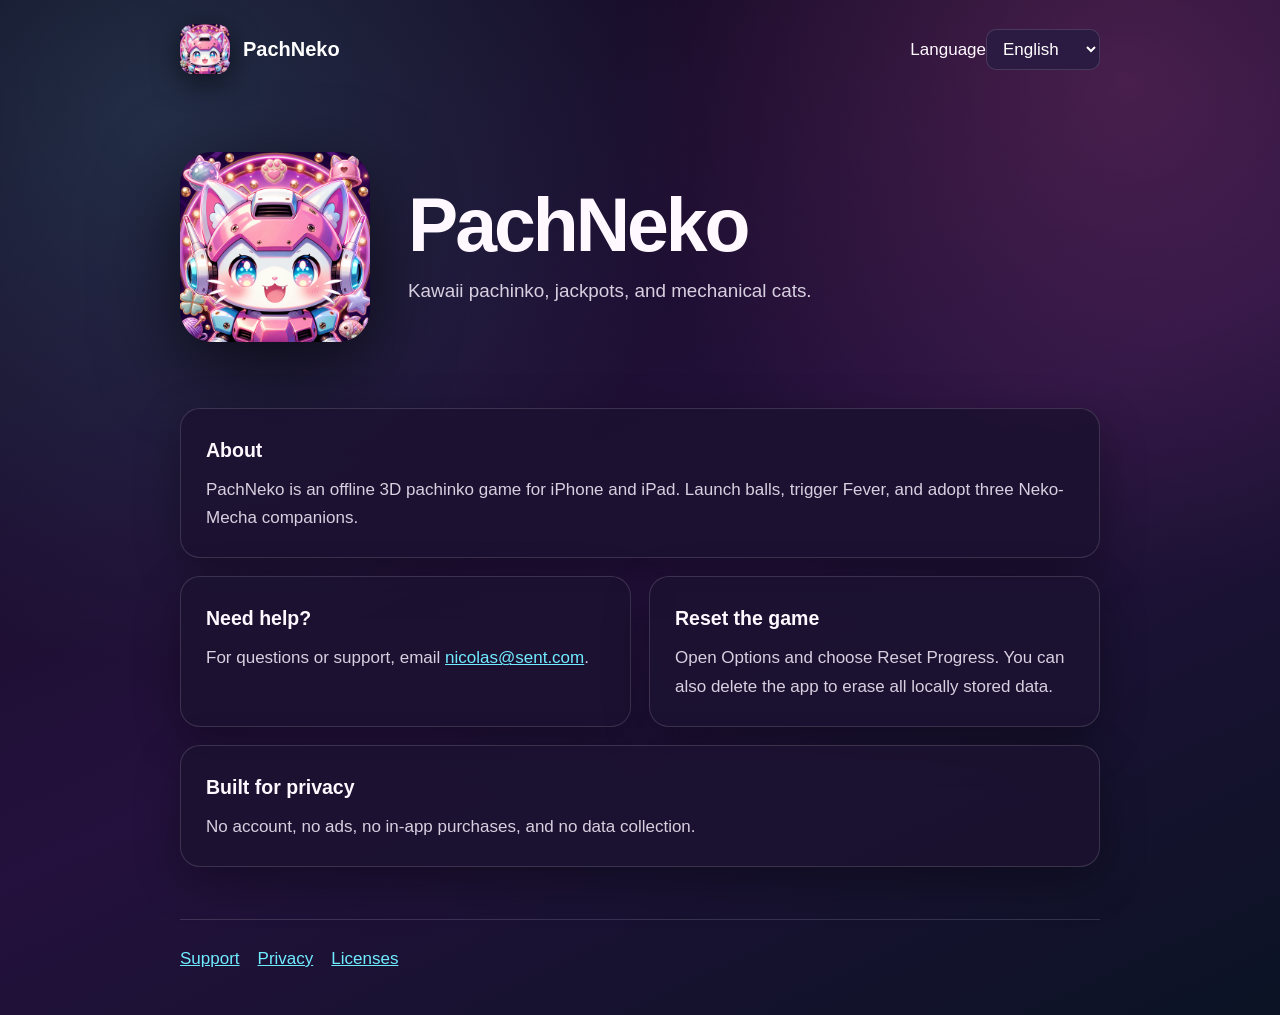
==== index.html @ dc420384 "Publish PachNeko support and privacy site" ====
<!doctype html>
<html lang="en">
<head>
  <meta charset="utf-8">
  <meta name="viewport" content="width=device-width, initial-scale=1">
  <meta name="description" content="Official support and information for PachNeko on iPhone and iPad.">
  <title>PachNeko — Support</title>
  <link rel="icon" href="icon.png">
  <link rel="stylesheet" href="styles.css">
  <script src="site.js" defer></script>
</head>
<body>
  <div class="shell">
    <header>
      <a class="brand" href="index.html" data-lang-link><img src="icon.png" alt=""><strong>PachNeko</strong></a>
      <label><span class="visually-hidden">Language</span><select id="language" aria-label="Language">
        <option value="fr">Français</option><option value="en">English</option><option value="ja">日本語</option>
        <option value="zh">简体中文</option><option value="es">Español</option><option value="it">Italiano</option><option value="de">Deutsch</option>
      </select></label>
    </header>
    <main>
      <section class="hero"><img src="icon.png" alt="PachNeko"><div><h1>PachNeko</h1><p class="lede" data-i18n="tagline">Kawaii pachinko, jackpots, and mechanical cats.</p></div></section>
      <section class="grid">
        <article class="card wide"><h2 data-i18n="aboutTitle">About</h2><p data-i18n="about"></p></article>
        <article class="card"><h2 data-i18n="helpTitle">Need help?</h2><p><span data-i18n="help"></span> <a href="mailto:nicolas@sent.com">nicolas@sent.com</a>.</p></article>
        <article class="card"><h2 data-i18n="resetTitle">Reset the game</h2><p data-i18n="reset"></p></article>
        <article class="card wide"><h2 data-i18n="offlineTitle">Built for privacy</h2><p data-i18n="offline"></p></article>
      </section>
    </main>
    <footer><nav><a href="index.html" data-lang-link data-i18n="support">Support</a><a href="privacy.html" data-lang-link data-i18n="privacy">Privacy</a><a href="licenses.html" data-lang-link data-i18n="licenses">Licenses</a></nav></footer>
  </div>
</body>
</html>
---- styles.css ----
:root {
  color-scheme: dark;
  --ink: #fff8ff;
  --muted: #d8cfe0;
  --pink: #ff67bd;
  --cyan: #70ecff;
  --panel: rgba(28, 18, 48, 0.88);
  --line: rgba(255, 255, 255, 0.14);
}

* { box-sizing: border-box; }

body {
  margin: 0;
  min-height: 100vh;
  color: var(--ink);
  background:
    radial-gradient(circle at 12% 12%, rgba(112, 236, 255, 0.16), transparent 34rem),
    radial-gradient(circle at 88% 8%, rgba(255, 103, 189, 0.19), transparent 32rem),
    linear-gradient(155deg, #10081d, #24113d 55%, #0b1324);
  font: 17px/1.65 -apple-system, BlinkMacSystemFont, "Segoe UI", sans-serif;
}

a { color: var(--cyan); }
a:hover { color: white; }

.shell { width: min(920px, calc(100% - 36px)); margin: 0 auto; }

header {
  display: flex;
  align-items: center;
  justify-content: space-between;
  gap: 20px;
  padding: 24px 0;
}

.brand { display: flex; align-items: center; gap: 13px; color: white; text-decoration: none; }
.brand img { width: 50px; height: 50px; border-radius: 13px; box-shadow: 0 8px 28px #0008; }
.brand strong { font-size: 1.25rem; }

select {
  color: white;
  background: #2b1a42;
  border: 1px solid var(--line);
  border-radius: 10px;
  padding: 9px 12px;
  font: inherit;
}

.hero {
  display: grid;
  grid-template-columns: 190px 1fr;
  align-items: center;
  gap: 38px;
  padding: 54px 0 42px;
}

.hero > img { width: 100%; border-radius: 32px; box-shadow: 0 24px 80px #000a; }
h1 { margin: 0 0 12px; font-size: clamp(2.4rem, 8vw, 4.7rem); line-height: 1; letter-spacing: -0.04em; }
.lede { margin: 0; color: var(--muted); font-size: 1.18rem; }

.grid { display: grid; grid-template-columns: repeat(2, minmax(0, 1fr)); gap: 18px; margin: 24px 0 52px; }
.card { padding: 25px; background: var(--panel); border: 1px solid var(--line); border-radius: 20px; box-shadow: 0 14px 46px #0005; }
.card h2 { margin: 0 0 10px; font-size: 1.22rem; }
.card p { margin: 0; color: var(--muted); }
.card.wide { grid-column: 1 / -1; }

.policy { padding: 24px 0 60px; }
.policy h1 { font-size: clamp(2.1rem, 6vw, 3.5rem); margin-bottom: 26px; }
.policy section { margin: 24px 0; padding: 22px 25px; background: var(--panel); border: 1px solid var(--line); border-radius: 18px; }
.policy h2 { margin-top: 0; }
.policy p, .policy li { color: var(--muted); }

footer { border-top: 1px solid var(--line); padding: 25px 0 42px; color: var(--muted); }
footer nav { display: flex; flex-wrap: wrap; gap: 18px; }

@media (max-width: 620px) {
  header { align-items: flex-start; }
  .hero { grid-template-columns: 95px 1fr; gap: 18px; padding-top: 34px; }
  .grid { grid-template-columns: 1fr; }
  .card.wide { grid-column: auto; }
}
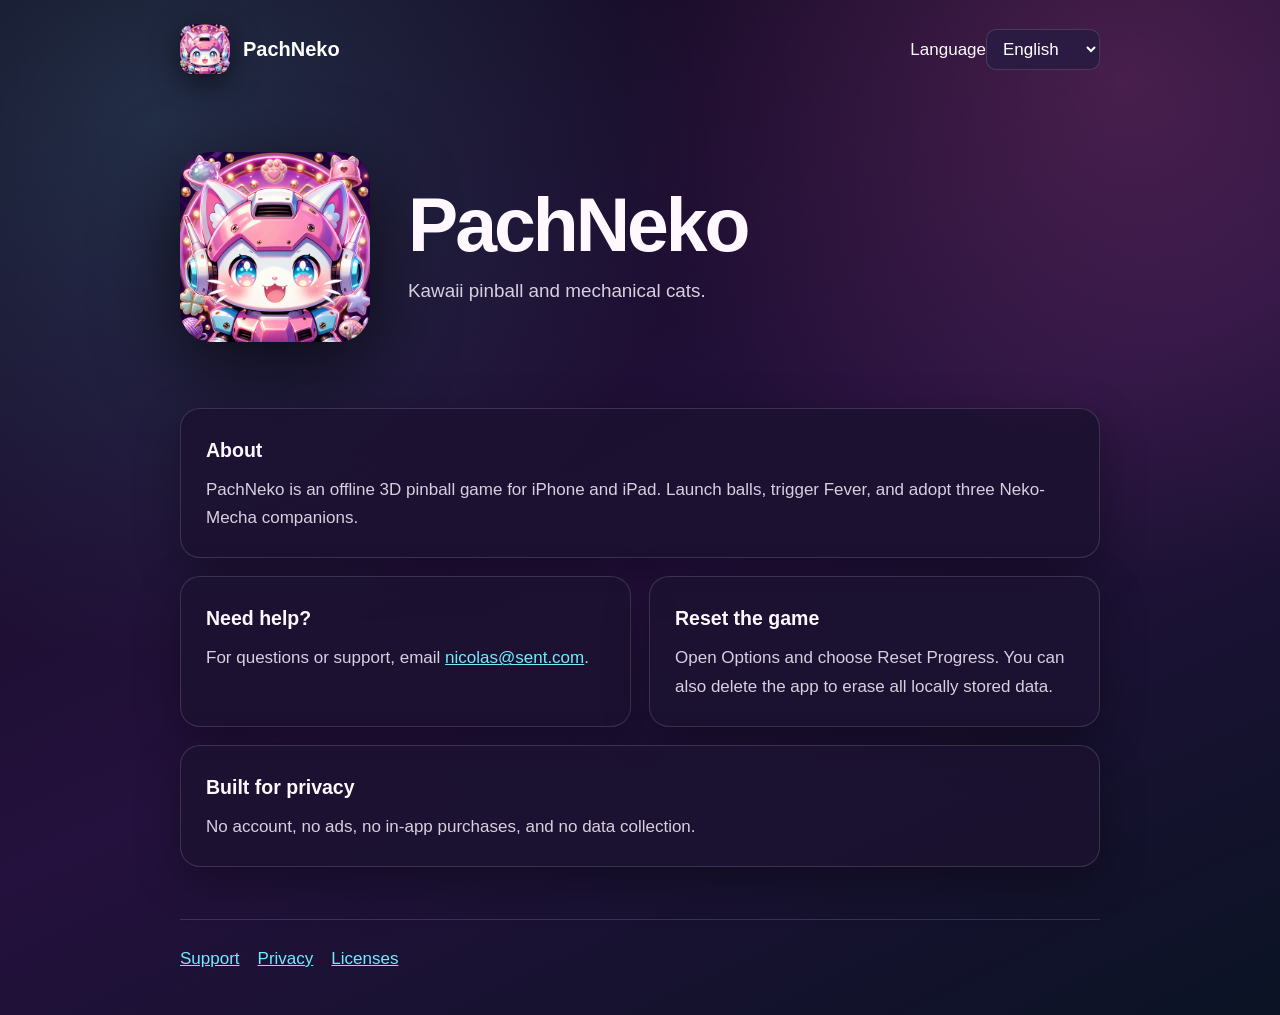
==== commit 276841e0: "Present PachNeko as family pinball" ====
--- a/index.html
+++ b/index.html
@@ -19,7 +19,7 @@
       </select></label>
     </header>
     <main>
-      <section class="hero"><img src="icon.png" alt="PachNeko"><div><h1>PachNeko</h1><p class="lede" data-i18n="tagline">Kawaii pachinko, jackpots, and mechanical cats.</p></div></section>
+      <section class="hero"><img src="icon.png" alt="PachNeko"><div><h1>PachNeko</h1><p class="lede" data-i18n="tagline">Kawaii pinball and mechanical cats.</p></div></section>
       <section class="grid">
         <article class="card wide"><h2 data-i18n="aboutTitle">About</h2><p data-i18n="about"></p></article>
         <article class="card"><h2 data-i18n="helpTitle">Need help?</h2><p><span data-i18n="help"></span> <a href="mailto:nicolas@sent.com">nicolas@sent.com</a>.</p></article>
